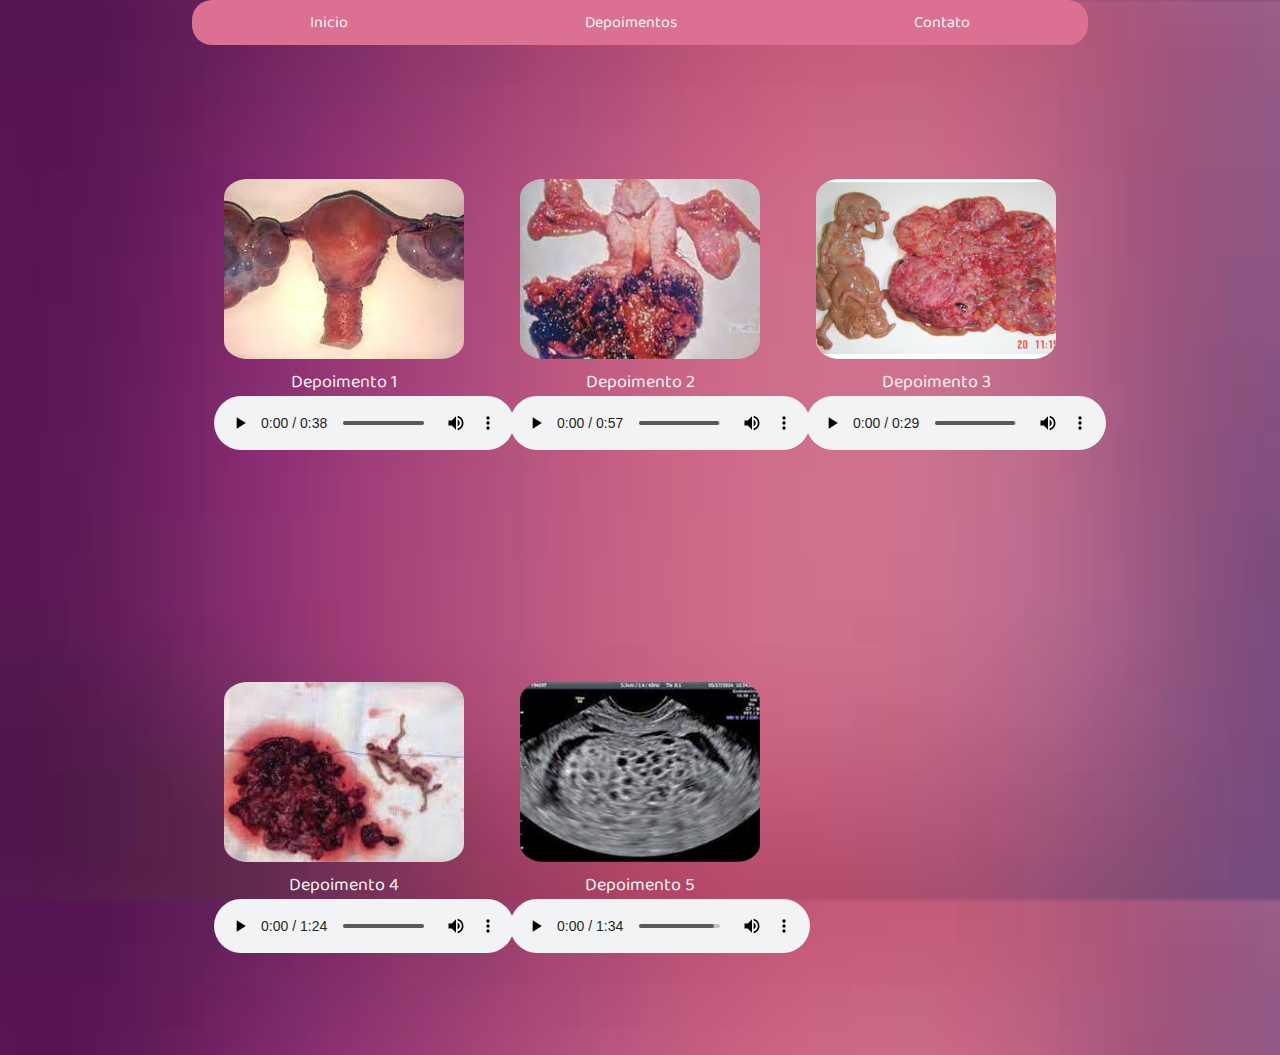
==== projects.html @ 027d72f7 "Primeiro commit" ====
<!DOCTYPE html>
<html lang="en">

<head>
  <meta charset="UTF-8">
  <meta name="viewport" content="width=device-width, initial-scale=1.0">
  <title>Neoplasia Trofoblástica Gestacional</title>
  <link rel="stylesheet" href="css/style.css">
  <link href="https://fonts.googleapis.com/css2?family=Baloo+2&family=Balsamiq+Sans:wght@400;700&display=swap"
    rel="stylesheet">
</head>

<body>
  <header>
    <nav class="menu">
      <ul>
        <li><a href="index.html">Inicio</a></li>
        <li><a href="projects.html">Depoimentos</a></li>
        <li><a href="contato.html">Contato</a></li>
      </ul>
    </nav>

    <section class="portfolio">
      <h2>projects</h2>

      <div class="grid">
        <figure>
          <img class="img-portfolio" src="./img/img1.jpg" alt="music">
          <figcaption>Depoimento 1</figcaption>
          <audio src="./media/alanne.mp3" controls autoplay></audio>
        </figure>
        <figure>
          <img class="img-portfolio" src="./img/img2.jpg" alt="music">
          <figcaption>Depoimento 2</figcaption>
          <audio src="./media/luisa.mp3" controls autoplay></audio>
        </figure>
        <figure>
          <img class="img-portfolio" src="./img/img3.png" alt="music">
          <figcaption>Depoimento 3</figcaption>
          <audio src="./media/elvira.mp3" controls autoplay></audio>
        </figure>
        <figure>
          <img class="img-portfolio" src="./img/img4.jpg" alt="music">
          <figcaption>Depoimento 4</figcaption>
          <audio src="./media/bia.mp3" controls autoplay></audio>
        </figure>
        <figure>
          <img class="img-portfolio" src="./img/img5.jpg" alt="music">
          <figcaption>Depoimento 5</figcaption>
          <audio src="./media/mel.mp3" controls autoplay></audio>
        </figure>

      </div>
    </section>
---- css/style.css ----
/* reset do css */
* {
  margin: 0;
  padding: 0;
  box-sizing: border-box;
}

body {
  background-color: slategray;
  background-image: url(../img/rosa.jpg);
  background-size: 100vw 100vh;
  /*background-size: auto 100vh;*/
  font-family: 'Baloo 2', cursive;
  font-size: 12px;
  height: 100vh;
}

/* se a tela tiver pelo menos 400px vai carregar estes estilos */
@media (min-width: 400px) {
  body {
    font-size: 14px;
  }
}

@media (min-width: 600px) {
  body {
    font-size: 18px;
  }
}

header {
  align-items: center;
  display: flex;
  height: 100vh;
  justify-content: center;
}

.menu {
  background-color: palevioletred;
  border-radius: 20px;
  position: fixed;
  top: 0;
  width: 70vw;
  font-size: 16px;
}
  
.menu ul {
  display: flex;
  justify-content: space-around;
}
  
.menu li {
  list-style: none;
}

.menu a {
  display: block;
  padding: 10px 20px;
}
  
a {
  color: whitesmoke;
  text-decoration: none;
}
  
.site-title {
  color: whitesmoke;
  font-family: 'Balsamiq Sans', cursive;
  font-size: 4em;
  font-weight: 700;
  text-align: center;
  text-shadow: 5px 5px 5px black;
}

.site-subtitle {
  color: rgb(57, 221, 221);
  font-family: 'Balsamiq Sans', cursive;
  font-weight: 400;
  text-align: center;
  text-shadow: 5px 5px 5px black;
}

.portfolio {
  margin: 2em;
  height:  100vh;
}

.portfolio h2 {
  color: whitesmoke;
  font-family: 'Balsamiq Sans', cursive;
  font-size: 2em;
  font-weight: 400;
  margin-bottom: 1.2em;
}

.portfolio .grid {
  display: grid;
  gap: 2em;
}

@media (min-width: 560px) {
  .portfolio .grid {
    grid-template-columns: repeat(3, 260px);
  }
}

@media (min-width: 700px) {
  .portfolio .grid {
    align-content: space-around;
    grid-template-columns: repeat(3, 260px);
    height: calc(120vh - 2em - 48px - 1.5em);
    justify-content: space-around;
    -moz-box-align: center;
  }
}

.portfolio figure {
  text-align: center;
}

.img-portfolio {
  border-radius: 10%;
  height: 180px;
  object-fit: cover;
  object-position: center;
  width: 240px; 
  -moz-box-align: center;
}

figcaption {
  color: whitesmoke;
}

.contato .icons {
  text-align: center;
  -ms-text-combine-horizontal: all;
}

.contato a {
  color: whitesmoke;
  font-size: 1em;
  transition: text-shadow 1s;
  -ms-text-combine-horizontal: all;
}
.contato h3 {
    color: white;
    font-size: 1em;
    transition: text-shadow 1s;
    text-align: center;
    text-orientation: sideways-right;
    -ms-text-combine-horizontal: all;
  }
.contato a:active,
.contato a:hover  {
  text-decoration: none;
  text-shadow: 0px 0px 10px rgba(255,255,255,.5);
  -ms-text-combine-horizontal: all;
}

@media (min-width: 1200px) {
  .container {
    margin-left: auto;
    margin-right: auto;
    max-width: 1200px;
  }
}
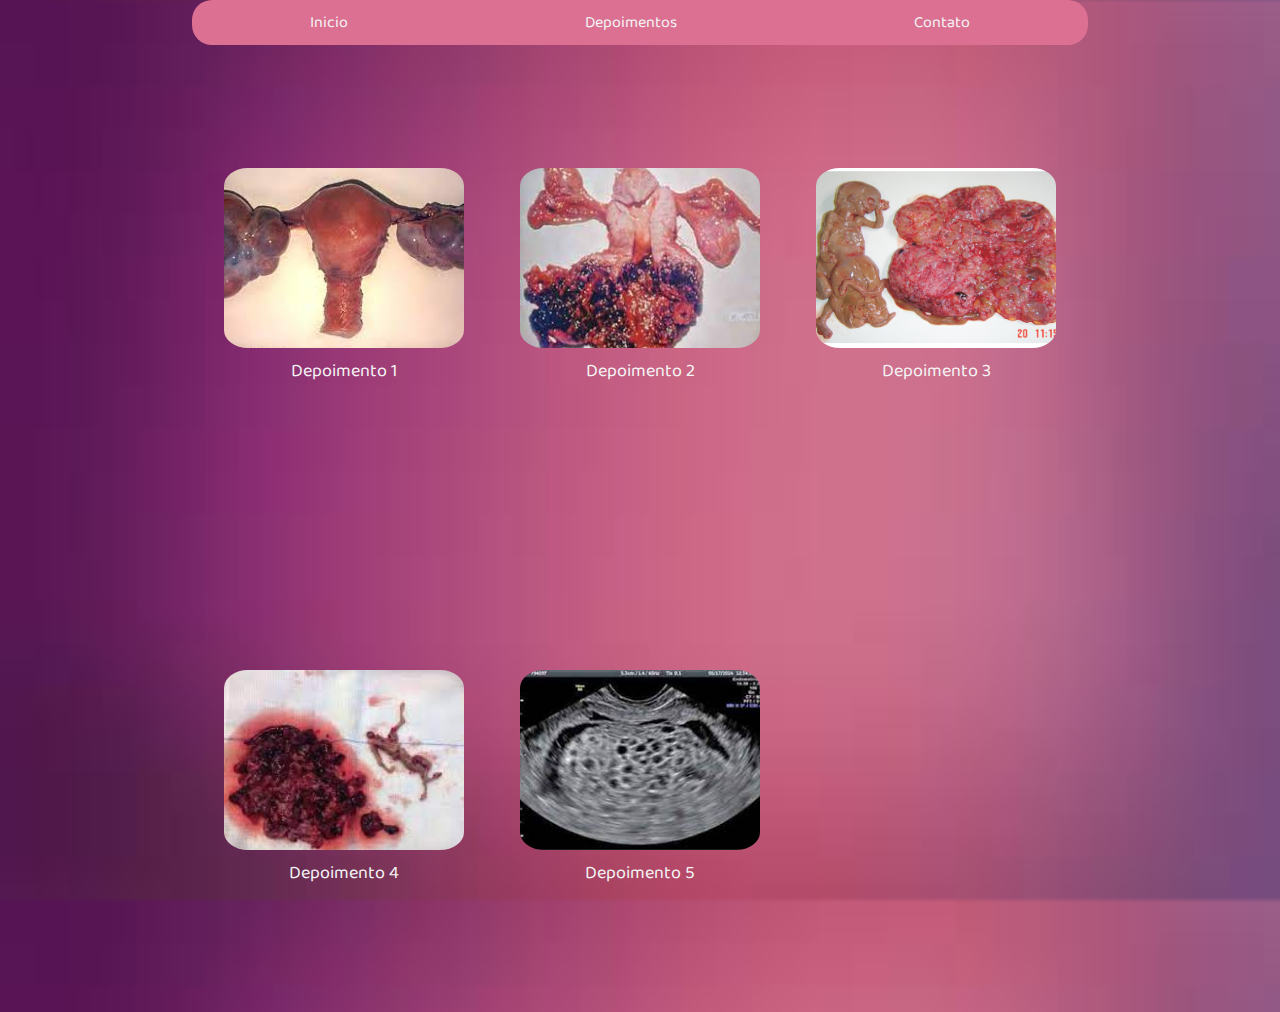
==== commit 73e4ae5f: "segundo commit" ====
--- a/projects.html
+++ b/projects.html
@@ -21,34 +21,34 @@
     </nav>
 
     <section class="portfolio">
-      <h2>projects</h2>
+      <h2>      </h2>
 
       <div class="grid">
         <figure>
           <img class="img-portfolio" src="./img/img1.jpg" alt="music">
           <figcaption>Depoimento 1</figcaption>
-          <audio src="./media/alanne.mp3" controls autoplay></audio>
+          <audio src="./media/alanne.mp3"></audio>
         </figure>
         <figure>
           <img class="img-portfolio" src="./img/img2.jpg" alt="music">
           <figcaption>Depoimento 2</figcaption>
-          <audio src="./media/luisa.mp3" controls autoplay></audio>
+          <audio src="./media/luisa.mp3"></audio>
         </figure>
         <figure>
           <img class="img-portfolio" src="./img/img3.png" alt="music">
           <figcaption>Depoimento 3</figcaption>
-          <audio src="./media/elvira.mp3" controls autoplay></audio>
+          <audio src="./media/elvira.mp3"></audio>
         </figure>
         <figure>
           <img class="img-portfolio" src="./img/img4.jpg" alt="music">
           <figcaption>Depoimento 4</figcaption>
-          <audio src="./media/bia.mp3" controls autoplay></audio>
+          <audio src="./media/bia.mp3"></audio>
         </figure>
         <figure>
           <img class="img-portfolio" src="./img/img5.jpg" alt="music">
           <figcaption>Depoimento 5</figcaption>
-          <audio src="./media/mel.mp3" controls autoplay></audio>
+          <audio src="./media/mel.mp3"></audio>
         </figure>
 
       </div>
-    </section>+    </section>
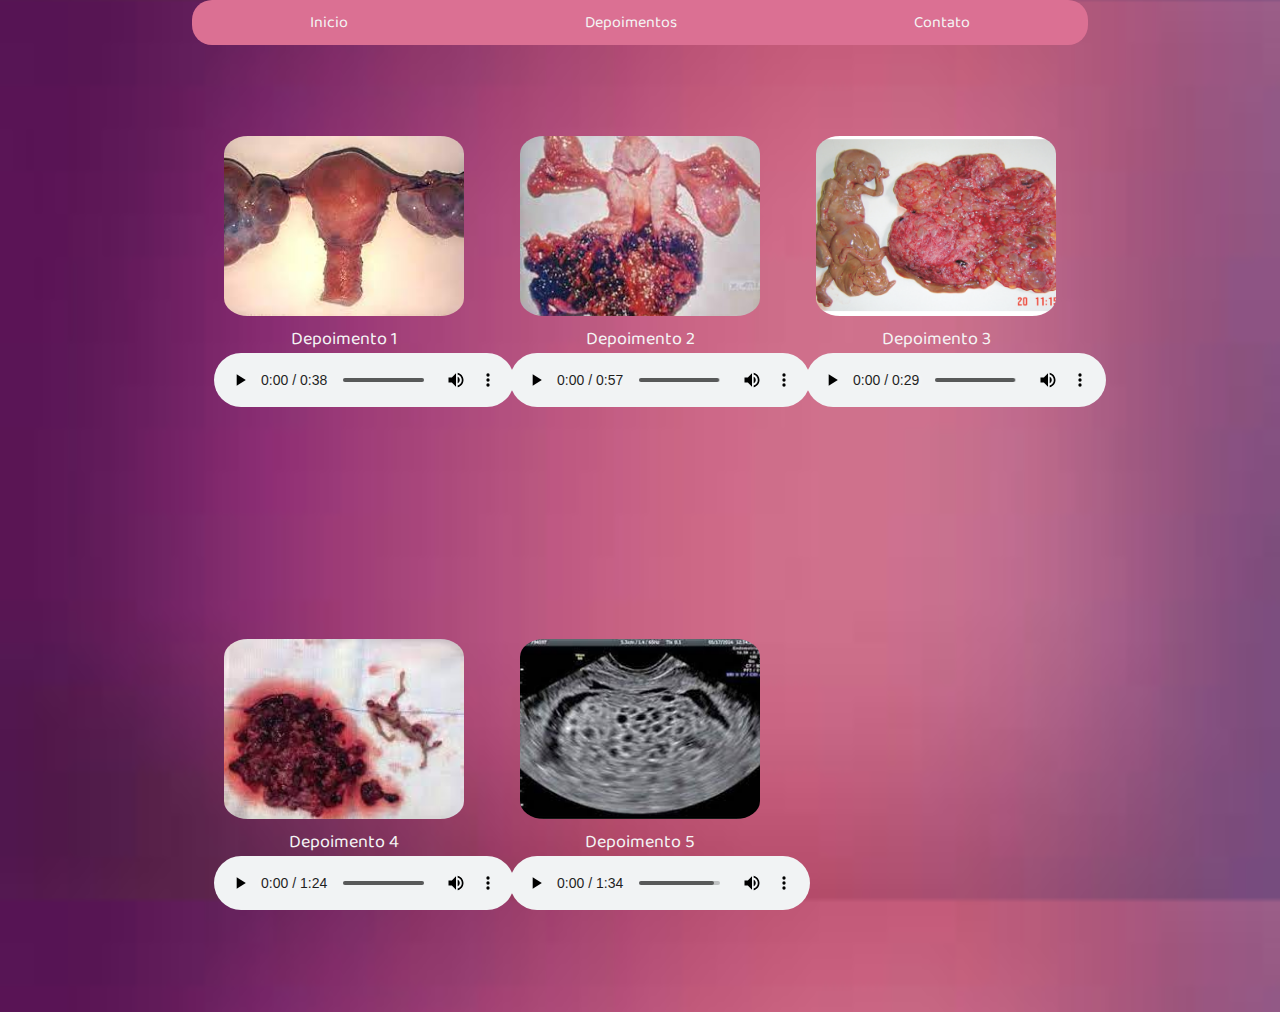
==== commit 440072df: "comit 3" ====
--- a/projects.html
+++ b/projects.html
@@ -27,27 +27,27 @@
         <figure>
           <img class="img-portfolio" src="./img/img1.jpg" alt="music">
           <figcaption>Depoimento 1</figcaption>
-          <audio src="./media/alanne.mp3"></audio>
+          <audio src="./media/alanne.mp3"  controls autoplay></audio>
         </figure>
         <figure>
           <img class="img-portfolio" src="./img/img2.jpg" alt="music">
           <figcaption>Depoimento 2</figcaption>
-          <audio src="./media/luisa.mp3"></audio>
+          <audio src="./media/luisa.mp3"  controls autoplay></audio>
         </figure>
         <figure>
           <img class="img-portfolio" src="./img/img3.png" alt="music">
           <figcaption>Depoimento 3</figcaption>
-          <audio src="./media/elvira.mp3"></audio>
+          <audio src="./media/elvira.mp3"  controls autoplay></audio>
         </figure>
         <figure>
           <img class="img-portfolio" src="./img/img4.jpg" alt="music">
           <figcaption>Depoimento 4</figcaption>
-          <audio src="./media/bia.mp3"></audio>
+          <audio src="./media/bia.mp3"  controls autoplay></audio>
         </figure>
         <figure>
           <img class="img-portfolio" src="./img/img5.jpg" alt="music">
           <figcaption>Depoimento 5</figcaption>
-          <audio src="./media/mel.mp3"></audio>
+          <audio src="./media/mel.mp3" controls autoplay></audio>
         </figure>
 
       </div>
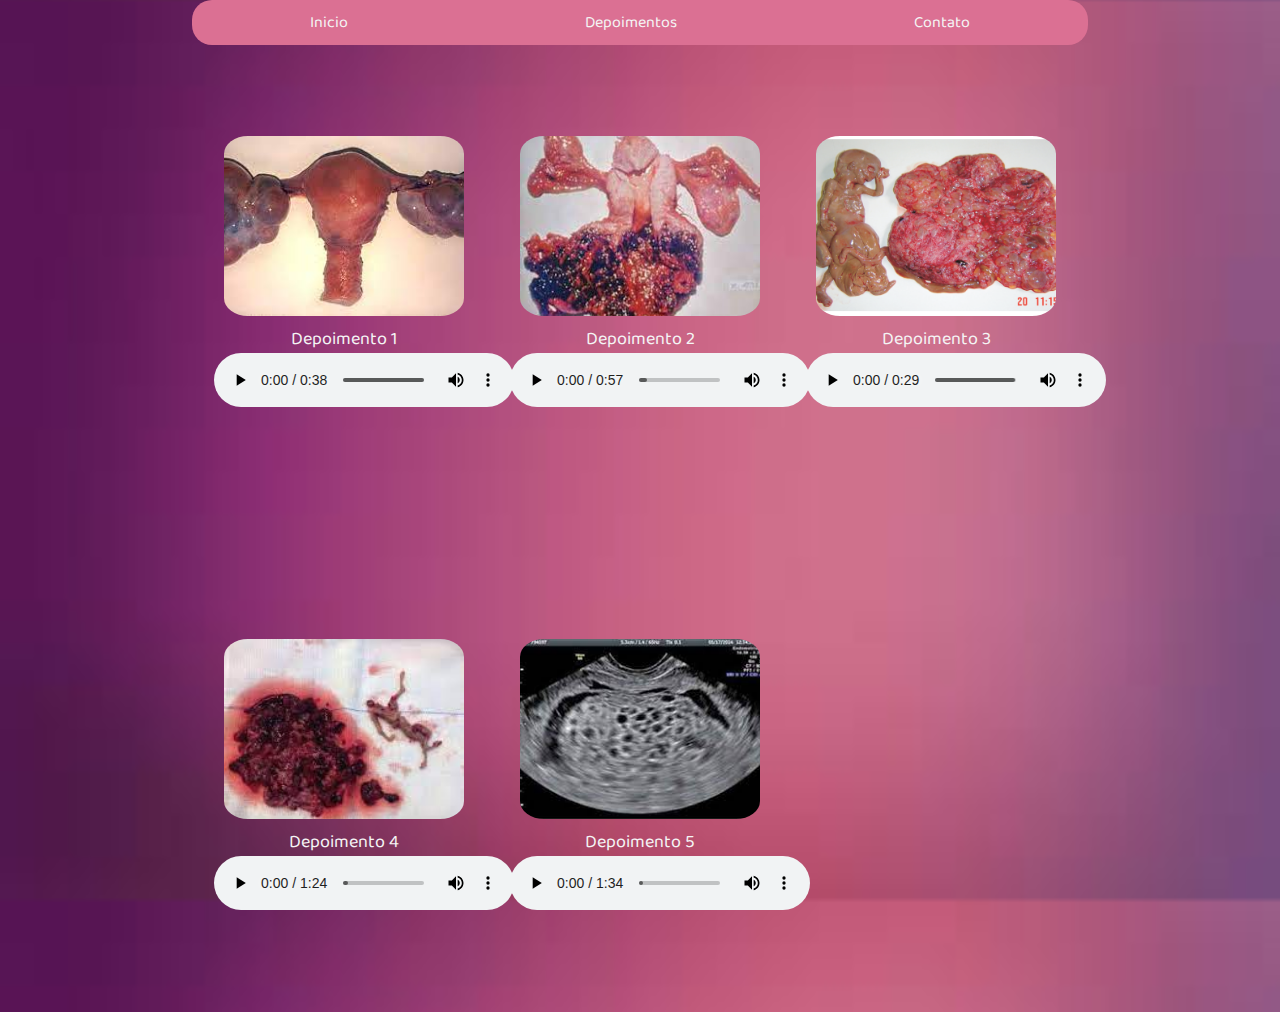
==== commit ce278f2c: "commit 4" ====
--- a/projects.html
+++ b/projects.html
@@ -27,22 +27,22 @@
         <figure>
           <img class="img-portfolio" src="./img/img1.jpg" alt="music">
           <figcaption>Depoimento 1</figcaption>
-          <audio src="./media/alanne.mp3"  controls autoplay></audio>
+          <audio src="./media/alanne.mp3" controls autoplay></audio>
         </figure>
         <figure>
           <img class="img-portfolio" src="./img/img2.jpg" alt="music">
           <figcaption>Depoimento 2</figcaption>
-          <audio src="./media/luisa.mp3"  controls autoplay></audio>
+          <audio src="./media/luisa.mp3" controls autoplay></audio>
         </figure>
         <figure>
           <img class="img-portfolio" src="./img/img3.png" alt="music">
           <figcaption>Depoimento 3</figcaption>
-          <audio src="./media/elvira.mp3"  controls autoplay></audio>
+          <audio src="./media/elvira.mp3" controls autoplay></audio>
         </figure>
         <figure>
           <img class="img-portfolio" src="./img/img4.jpg" alt="music">
           <figcaption>Depoimento 4</figcaption>
-          <audio src="./media/bia.mp3"  controls autoplay></audio>
+          <audio src="./media/bia.mp3" controls autoplay></audio>
         </figure>
         <figure>
           <img class="img-portfolio" src="./img/img5.jpg" alt="music">
